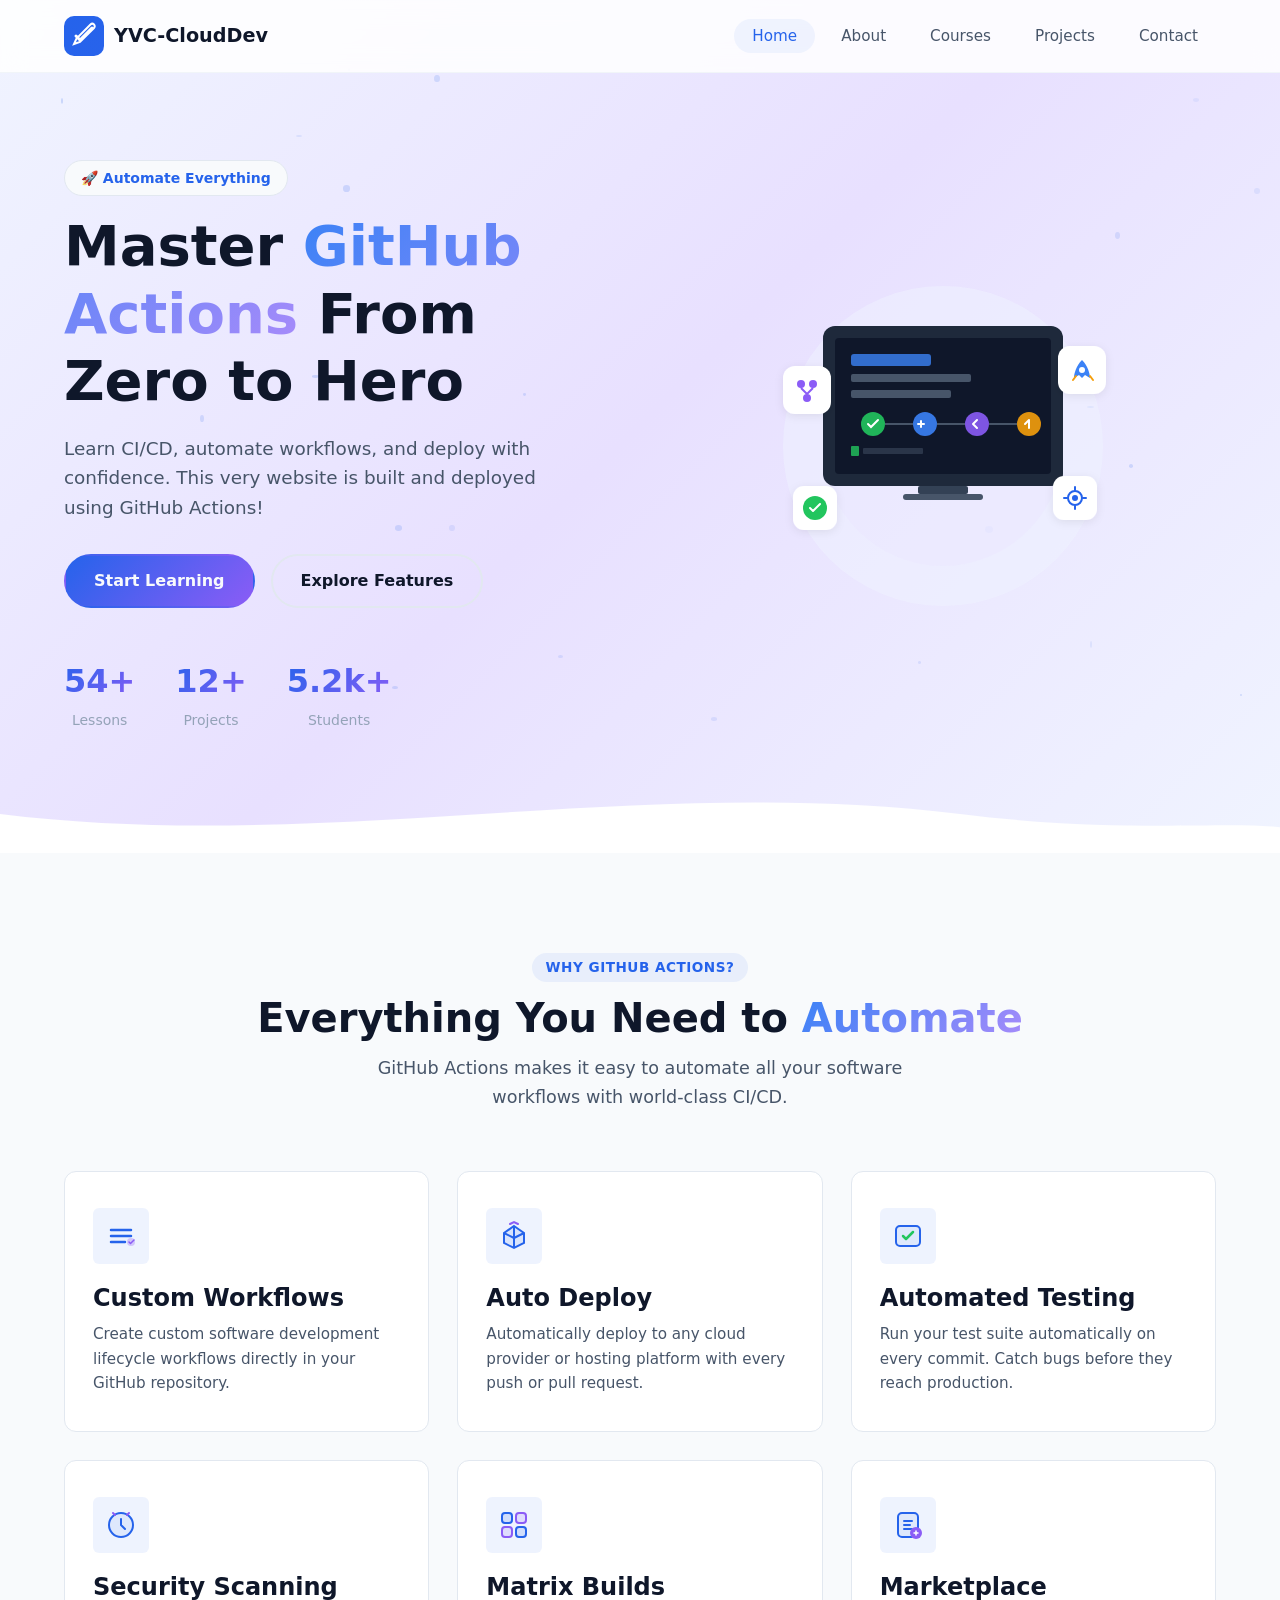
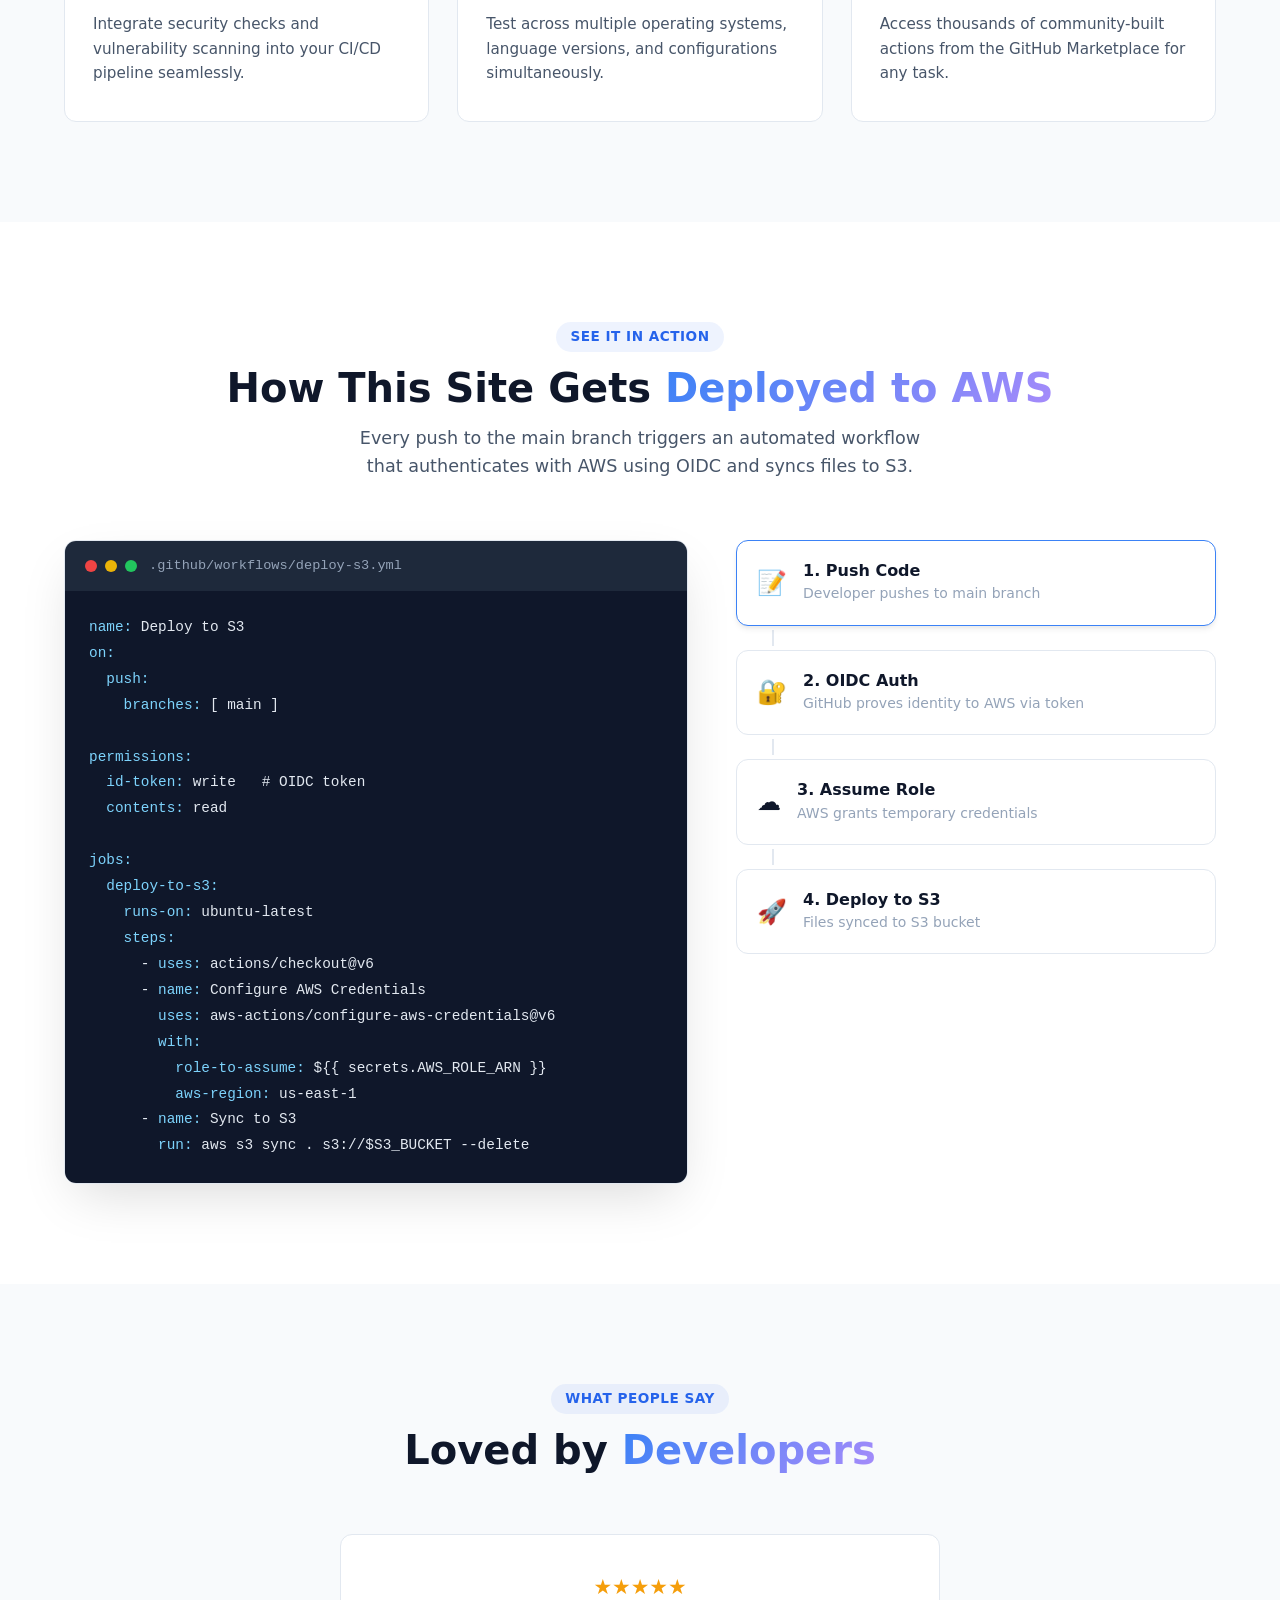
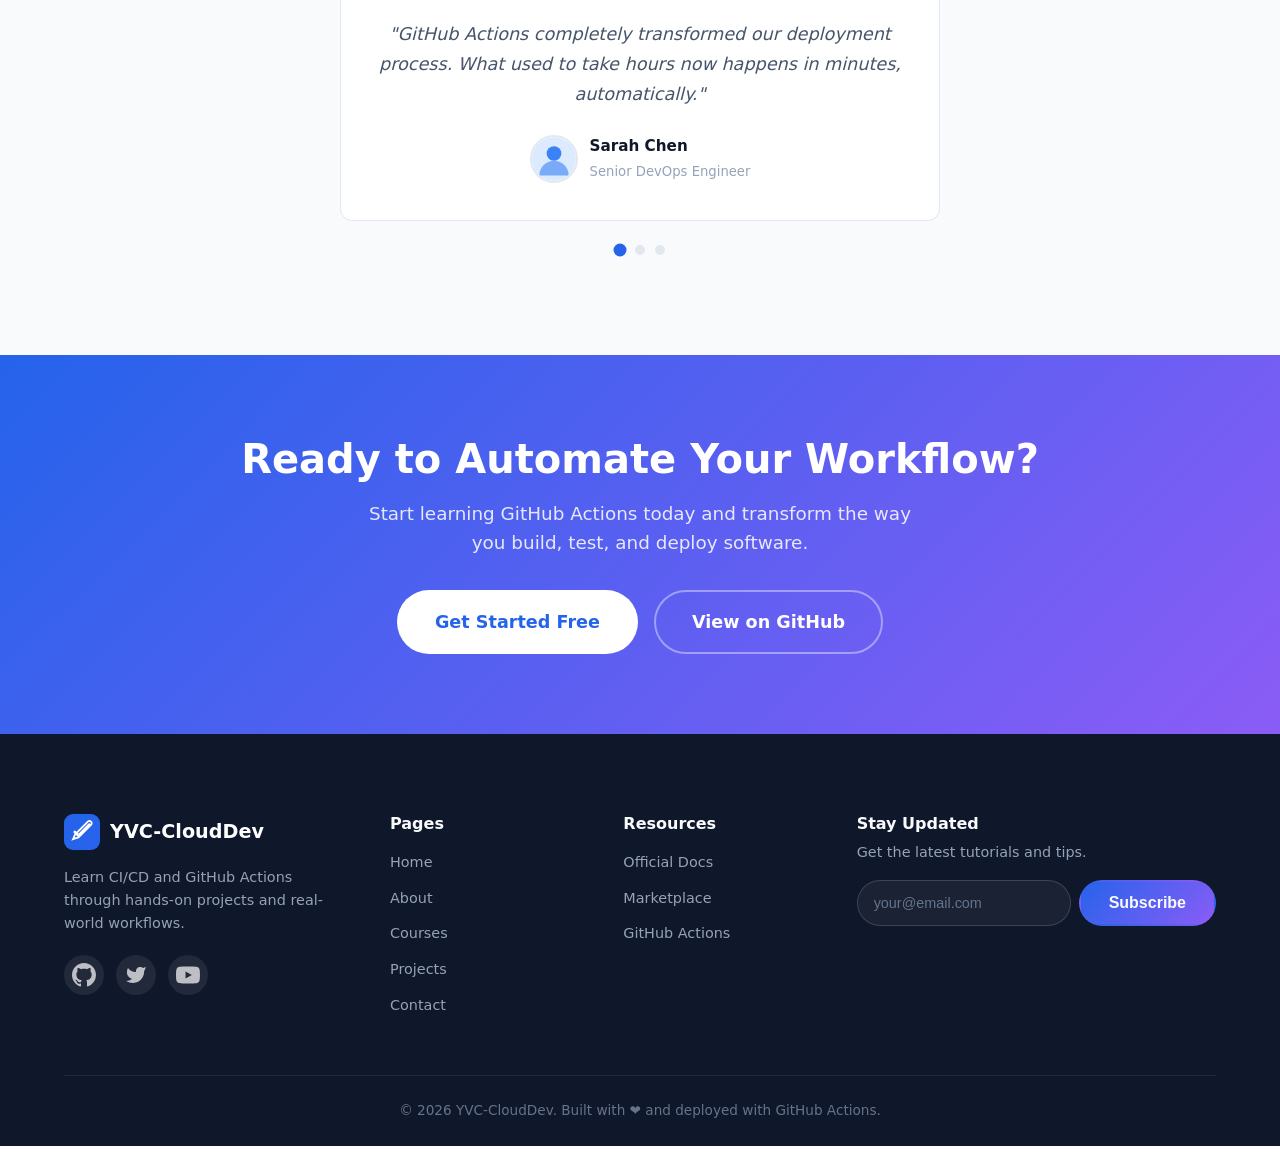
==== index.html @ 78b6faea "init" ====
<!DOCTYPE html>
<html lang="en">
<head>
    <meta charset="UTF-8">
    <meta name="viewport" content="width=device-width, initial-scale=1.0">
    <title>YVC-CloudDev Academy - Learn GitHub Actions</title>
    <link rel="stylesheet" href="css/style.css">
    <link rel="icon" href="images/favicon.svg" type="image/svg+xml">
</head>
<body>
    <!-- Navigation -->
    <nav class="navbar" id="navbar">
        <div class="container nav-container">
            <a href="index.html" class="logo">
                <img src="images/logo.svg" alt="YVC-CloudDev Logo" width="40" height="40">
                <span>YVC-CloudDev</span>
            </a>
            <button class="nav-toggle" id="navToggle" aria-label="Toggle navigation">
                <span></span>
                <span></span>
                <span></span>
            </button>
            <ul class="nav-links" id="navLinks">
                <li><a href="index.html" class="active">Home</a></li>
                <li><a href="about.html">About</a></li>
                <li><a href="courses.html">Courses</a></li>
                <li><a href="projects.html">Projects</a></li>
                <li><a href="contact.html">Contact</a></li>
            </ul>
        </div>
    </nav>

    <!-- Hero Section -->
    <header class="hero">
        <div class="hero-particles" id="particles"></div>
        <div class="container hero-content">
            <div class="hero-text">
                <span class="badge">🚀 Automate Everything</span>
                <h1>Master <span class="gradient-text">GitHub Actions</span> From Zero to Hero</h1>
                <p>Learn CI/CD, automate workflows, and deploy with confidence. This very website is built and deployed using GitHub Actions!</p>
                <div class="hero-buttons">
                    <a href="courses.html" class="btn btn-primary">Start Learning</a>
                    <a href="#features" class="btn btn-outline">Explore Features</a>
                </div>
                <div class="hero-stats">
                    <div class="stat">
                        <strong id="counterLessons">0</strong>
                        <span>Lessons</span>
                    </div>
                    <div class="stat">
                        <strong id="counterProjects">0</strong>
                        <span>Projects</span>
                    </div>
                    <div class="stat">
                        <strong id="counterStudents">0</strong>
                        <span>Students</span>
                    </div>
                </div>
            </div>
            <div class="hero-image">
                <img src="images/hero-illustration.svg" alt="GitHub Actions Workflow Illustration">
            </div>
        </div>
        <div class="hero-wave">
            <svg viewBox="0 0 1440 120" preserveAspectRatio="none">
                <path d="M0,60 C360,120 720,0 1080,60 C1260,90 1380,70 1440,80 L1440,120 L0,120 Z" fill="var(--bg-primary)"/>
            </svg>
        </div>
    </header>

    <!-- Features Section -->
    <section class="features" id="features">
        <div class="container">
            <div class="section-header">
                <span class="section-tag">Why GitHub Actions?</span>
                <h2>Everything You Need to <span class="gradient-text">Automate</span></h2>
                <p>GitHub Actions makes it easy to automate all your software workflows with world-class CI/CD.</p>
            </div>
            <div class="features-grid">
                <div class="feature-card" data-aos="fade-up">
                    <div class="feature-icon">
                        <img src="images/icon-workflow.svg" alt="Workflow Icon">
                    </div>
                    <h3>Custom Workflows</h3>
                    <p>Create custom software development lifecycle workflows directly in your GitHub repository.</p>
                </div>
                <div class="feature-card" data-aos="fade-up" data-delay="100">
                    <div class="feature-icon">
                        <img src="images/icon-deploy.svg" alt="Deploy Icon">
                    </div>
                    <h3>Auto Deploy</h3>
                    <p>Automatically deploy to any cloud provider or hosting platform with every push or pull request.</p>
                </div>
                <div class="feature-card" data-aos="fade-up" data-delay="200">
                    <div class="feature-icon">
                        <img src="images/icon-test.svg" alt="Test Icon">
                    </div>
                    <h3>Automated Testing</h3>
                    <p>Run your test suite automatically on every commit. Catch bugs before they reach production.</p>
                </div>
                <div class="feature-card" data-aos="fade-up" data-delay="300">
                    <div class="feature-icon">
                        <img src="images/icon-security.svg" alt="Security Icon">
                    </div>
                    <h3>Security Scanning</h3>
                    <p>Integrate security checks and vulnerability scanning into your CI/CD pipeline seamlessly.</p>
                </div>
                <div class="feature-card" data-aos="fade-up" data-delay="400">
                    <div class="feature-icon">
                        <img src="images/icon-matrix.svg" alt="Matrix Icon">
                    </div>
                    <h3>Matrix Builds</h3>
                    <p>Test across multiple operating systems, language versions, and configurations simultaneously.</p>
                </div>
                <div class="feature-card" data-aos="fade-up" data-delay="500">
                    <div class="feature-icon">
                        <img src="images/icon-marketplace.svg" alt="Marketplace Icon">
                    </div>
                    <h3>Marketplace</h3>
                    <p>Access thousands of community-built actions from the GitHub Marketplace for any task.</p>
                </div>
            </div>
        </div>
    </section>

    <!-- Workflow Preview Section -->
    <section class="workflow-section">
        <div class="container">
            <div class="section-header">
                <span class="section-tag">See It In Action</span>
                <h2>How This Site Gets <span class="gradient-text">Deployed to AWS</span></h2>
                <p>Every push to the main branch triggers an automated workflow that authenticates with AWS using OIDC and syncs files to S3.</p>
            </div>
            <div class="workflow-demo">
                <div class="code-window">
                    <div class="code-header">
                        <div class="code-dots">
                            <span class="dot red"></span>
                            <span class="dot yellow"></span>
                            <span class="dot green"></span>
                        </div>
                        <span class="code-title">.github/workflows/deploy-s3.yml</span>
                    </div>
                    <pre class="code-body"><code><span class="yaml-key">name:</span> Deploy to S3
<span class="yaml-key">on:</span>
  <span class="yaml-key">push:</span>
    <span class="yaml-key">branches:</span> [ main ]

<span class="yaml-key">permissions:</span>
  <span class="yaml-key">id-token:</span> write   <span class="yaml-comment"># OIDC token</span>
  <span class="yaml-key">contents:</span> read

<span class="yaml-key">jobs:</span>
  <span class="yaml-key">deploy-to-s3:</span>
    <span class="yaml-key">runs-on:</span> ubuntu-latest
    <span class="yaml-key">steps:</span>
      - <span class="yaml-key">uses:</span> actions/checkout@v6
      - <span class="yaml-key">name:</span> Configure AWS Credentials
        <span class="yaml-key">uses:</span> aws-actions/configure-aws-credentials@v6
        <span class="yaml-key">with:</span>
          <span class="yaml-key">role-to-assume:</span> ${{ secrets.AWS_ROLE_ARN }}
          <span class="yaml-key">aws-region:</span> us-east-1
      - <span class="yaml-key">name:</span> Sync to S3
        <span class="yaml-key">run:</span> aws s3 sync . s3://$S3_BUCKET --delete</code></pre>
                </div>
                <div class="workflow-steps">
                    <div class="workflow-step active">
                        <div class="step-icon">📝</div>
                        <div class="step-info">
                            <h4>1. Push Code</h4>
                            <p>Developer pushes to main branch</p>
                        </div>
                    </div>
                    <div class="workflow-connector"></div>
                    <div class="workflow-step">
                        <div class="step-icon">🔐</div>
                        <div class="step-info">
                            <h4>2. OIDC Auth</h4>
                            <p>GitHub proves identity to AWS via token</p>
                        </div>
                    </div>
                    <div class="workflow-connector"></div>
                    <div class="workflow-step">
                        <div class="step-icon">☁️</div>
                        <div class="step-info">
                            <h4>3. Assume Role</h4>
                            <p>AWS grants temporary credentials</p>
                        </div>
                    </div>
                    <div class="workflow-connector"></div>
                    <div class="workflow-step">
                        <div class="step-icon">🚀</div>
                        <div class="step-info">
                            <h4>4. Deploy to S3</h4>
                            <p>Files synced to S3 bucket</p>
                        </div>
                    </div>
                </div>
            </div>
        </div>
    </section>

    <!-- Testimonials -->
    <section class="testimonials">
        <div class="container">
            <div class="section-header">
                <span class="section-tag">What People Say</span>
                <h2>Loved by <span class="gradient-text">Developers</span></h2>
            </div>
            <div class="testimonial-slider" id="testimonialSlider">
                <div class="testimonial-card active">
                    <div class="testimonial-stars">★★★★★</div>
                    <p>"GitHub Actions completely transformed our deployment process. What used to take hours now happens in minutes, automatically."</p>
                    <div class="testimonial-author">
                        <img src="images/avatar-1.svg" alt="Sarah Chen" width="48" height="48">
                        <div>
                            <strong>Sarah Chen</strong>
                            <span>Senior DevOps Engineer</span>
                        </div>
                    </div>
                </div>
                <div class="testimonial-card">
                    <div class="testimonial-stars">★★★★★</div>
                    <p>"The best resource for learning CI/CD. The hands-on projects made everything click. I went from zero to deploying production apps."</p>
                    <div class="testimonial-author">
                        <img src="images/avatar-2.svg" alt="Marcus Rivera" width="48" height="48">
                        <div>
                            <strong>Marcus Rivera</strong>
                            <span>Full Stack Developer</span>
                        </div>
                    </div>
                </div>
                <div class="testimonial-card">
                    <div class="testimonial-stars">★★★★★</div>
                    <p>"I teach a DevOps bootcamp and this is my go-to demo project. Students love seeing the live deployment pipeline in action."</p>
                    <div class="testimonial-author">
                        <img src="images/avatar-3.svg" alt="Aisha Patel" width="48" height="48">
                        <div>
                            <strong>Aisha Patel</strong>
                            <span>DevOps Instructor</span>
                        </div>
                    </div>
                </div>
            </div>
            <div class="testimonial-dots" id="testimonialDots"></div>
        </div>
    </section>

    <!-- CTA Section -->
    <section class="cta">
        <div class="container">
            <div class="cta-content">
                <h2>Ready to Automate Your Workflow?</h2>
                <p>Start learning GitHub Actions today and transform the way you build, test, and deploy software.</p>
                <div class="cta-buttons">
                    <a href="courses.html" class="btn btn-primary btn-lg">Get Started Free</a>
                    <a href="https://github.com" class="btn btn-outline btn-lg" target="_blank" rel="noopener noreferrer">View on GitHub</a>
                </div>
            </div>
        </div>
    </section>

    <!-- Footer -->
    <footer class="footer">
        <div class="container">
            <div class="footer-grid">
                <div class="footer-brand">
                    <a href="index.html" class="logo">
                        <img src="images/logo.svg" alt="YVC-CloudDev" width="36" height="36">
                        <span>YVC-CloudDev</span>
                    </a>
                    <p>Learn CI/CD and GitHub Actions through hands-on projects and real-world workflows.</p>
                    <div class="social-links">
                        <a href="#" aria-label="GitHub"><img src="images/icon-github.svg" alt="GitHub" width="24" height="24"></a>
                        <a href="#" aria-label="Twitter"><img src="images/icon-twitter.svg" alt="Twitter" width="24" height="24"></a>
                        <a href="#" aria-label="YouTube"><img src="images/icon-youtube.svg" alt="YouTube" width="24" height="24"></a>
                    </div>
                </div>
                <div class="footer-links">
                    <h4>Pages</h4>
                    <ul>
                        <li><a href="index.html">Home</a></li>
                        <li><a href="about.html">About</a></li>
                        <li><a href="courses.html">Courses</a></li>
                        <li><a href="projects.html">Projects</a></li>
                        <li><a href="contact.html">Contact</a></li>
                    </ul>
                </div>
                <div class="footer-links">
                    <h4>Resources</h4>
                    <ul>
                        <li><a href="https://docs.github.com/en/actions" target="_blank" rel="noopener noreferrer">Official Docs</a></li>
                        <li><a href="https://github.com/marketplace?type=actions" target="_blank" rel="noopener noreferrer">Marketplace</a></li>
                        <li><a href="https://github.com/features/actions" target="_blank" rel="noopener noreferrer">GitHub Actions</a></li>
                    </ul>
                </div>
                <div class="footer-newsletter">
                    <h4>Stay Updated</h4>
                    <p>Get the latest tutorials and tips.</p>
                    <form class="newsletter-form" id="newsletterForm">
                        <input type="email" placeholder="your@email.com" required aria-label="Email address">
                        <button type="submit" class="btn btn-primary">Subscribe</button>
                    </form>
                </div>
            </div>
            <div class="footer-bottom">
                <p>&copy; 2026 YVC-CloudDev. Built with ❤️ and deployed with GitHub Actions.</p>
            </div>
        </div>
    </footer>

    <!-- Back to Top -->
    <button class="back-to-top" id="backToTop" aria-label="Back to top">↑</button>

    <script src="js/main.js"></script>
</body>
</html>
---- css/style.css ----
/* ===================================
   YVC-CloudDev - Main Stylesheet
   Modern, responsive, GitHub-themed
   =================================== */

/* ---------- CSS Variables ---------- */
:root {
    --primary: #2563eb;
    --primary-dark: #1d4ed8;
    --primary-light: #3b82f6;
    --accent: #8b5cf6;
    --accent-dark: #7c3aed;
    --gradient: linear-gradient(135deg, #2563eb, #8b5cf6);
    --gradient-text: linear-gradient(135deg, #3b82f6, #a78bfa);

    --bg-primary: #ffffff;
    --bg-secondary: #f8fafc;
    --bg-dark: #0f172a;
    --bg-card: #ffffff;

    --text-primary: #0f172a;
    --text-secondary: #475569;
    --text-muted: #94a3b8;
    --text-inverse: #f8fafc;

    --border: #e2e8f0;
    --border-light: #f1f5f9;

    --shadow-sm: 0 1px 2px rgba(0,0,0,0.05);
    --shadow-md: 0 4px 6px -1px rgba(0,0,0,0.07), 0 2px 4px -1px rgba(0,0,0,0.04);
    --shadow-lg: 0 10px 25px -3px rgba(0,0,0,0.08), 0 4px 6px -2px rgba(0,0,0,0.04);
    --shadow-xl: 0 20px 50px -12px rgba(0,0,0,0.15);

    --radius-sm: 6px;
    --radius-md: 12px;
    --radius-lg: 20px;
    --radius-full: 50px;

    --font-sans: 'Segoe UI', system-ui, -apple-system, sans-serif;
    --font-mono: 'Cascadia Code', 'Fira Code', 'Consolas', monospace;

    --transition: 0.3s cubic-bezier(0.4, 0, 0.2, 1);
    --max-width: 1200px;
}

/* ---------- Reset & Base ---------- */
*,
*::before,
*::after {
    margin: 0;
    padding: 0;
    box-sizing: border-box;
}

html {
    scroll-behavior: smooth;
    scroll-padding-top: 80px;
}

body {
    font-family: var(--font-sans);
    font-size: 16px;
    line-height: 1.6;
    color: var(--text-primary);
    background: var(--bg-primary);
    overflow-x: hidden;
}

img {
    max-width: 100%;
    height: auto;
    display: block;
}

a {
    color: var(--primary);
    text-decoration: none;
    transition: color var(--transition);
}

a:hover {
    color: var(--primary-dark);
}

ul {
    list-style: none;
}

.container {
    max-width: var(--max-width);
    margin: 0 auto;
    padding: 0 24px;
}

/* ---------- Typography ---------- */
h1, h2, h3, h4 {
    line-height: 1.2;
    font-weight: 700;
}

h1 { font-size: clamp(2.2rem, 5vw, 3.5rem); }
h2 { font-size: clamp(1.8rem, 4vw, 2.5rem); }
h3 { font-size: clamp(1.2rem, 2.5vw, 1.5rem); }

.gradient-text {
    background: var(--gradient-text);
    -webkit-background-clip: text;
    -webkit-text-fill-color: transparent;
    background-clip: text;
}

/* ---------- Buttons ---------- */
.btn {
    display: inline-flex;
    align-items: center;
    justify-content: center;
    gap: 8px;
    padding: 12px 28px;
    border: 2px solid transparent;
    border-radius: var(--radius-full);
    font-size: 1rem;
    font-weight: 600;
    cursor: pointer;
    transition: all var(--transition);
    text-decoration: none;
    white-space: nowrap;
}

.btn-primary {
    background: var(--gradient);
    color: var(--text-inverse);
    border-color: transparent;
}
.btn-primary:hover {
    transform: translateY(-2px);
    box-shadow: 0 8px 25px rgba(37, 99, 235, 0.35);
    color: var(--text-inverse);
}

.btn-outline {
    background: transparent;
    color: var(--text-primary);
    border-color: var(--border);
}
.btn-outline:hover {
    border-color: var(--primary);
    color: var(--primary);
    transform: translateY(-2px);
}

.btn-sm { padding: 8px 20px; font-size: 0.875rem; }
.btn-lg { padding: 16px 36px; font-size: 1.1rem; }
.btn-full { width: 100%; }

.badge {
    display: inline-block;
    padding: 6px 16px;
    background: var(--bg-secondary);
    border: 1px solid var(--border);
    border-radius: var(--radius-full);
    font-size: 0.875rem;
    font-weight: 600;
    color: var(--primary);
    margin-bottom: 16px;
}

/* ---------- Navigation ---------- */
.navbar {
    position: fixed;
    top: 0;
    left: 0;
    right: 0;
    z-index: 1000;
    background: rgba(255, 255, 255, 0.85);
    backdrop-filter: blur(12px);
    -webkit-backdrop-filter: blur(12px);
    border-bottom: 1px solid var(--border-light);
    transition: all var(--transition);
}

.navbar.scrolled {
    box-shadow: var(--shadow-md);
}

.nav-container {
    display: flex;
    align-items: center;
    justify-content: space-between;
    height: 72px;
}

.logo {
    display: flex;
    align-items: center;
    gap: 10px;
    font-weight: 700;
    font-size: 1.2rem;
    color: var(--text-primary);
}
.logo:hover { color: var(--text-primary); }
.logo img { flex-shrink: 0; }

.nav-links {
    display: flex;
    align-items: center;
    gap: 8px;
}

.nav-links a {
    padding: 8px 18px;
    border-radius: var(--radius-full);
    font-weight: 500;
    color: var(--text-secondary);
    transition: all var(--transition);
    font-size: 0.95rem;
}

.nav-links a:hover,
.nav-links a.active {
    color: var(--primary);
    background: rgba(37, 99, 235, 0.06);
}

.nav-toggle {
    display: none;
    flex-direction: column;
    gap: 5px;
    background: none;
    border: none;
    cursor: pointer;
    padding: 8px;
}

.nav-toggle span {
    display: block;
    width: 24px;
    height: 2px;
    background: var(--text-primary);
    border-radius: 2px;
    transition: all var(--transition);
}

/* ---------- Hero Section ---------- */
.hero {
    position: relative;
    padding: 160px 0 120px;
    background: linear-gradient(135deg, #f0f4ff 0%, #e8e0ff 50%, #f0f4ff 100%);
    overflow: hidden;
}

.hero-particles {
    position: absolute;
    top: 0;
    left: 0;
    width: 100%;
    height: 100%;
    pointer-events: none;
}

.hero-content {
    display: grid;
    grid-template-columns: 1fr 1fr;
    gap: 60px;
    align-items: center;
    position: relative;
    z-index: 1;
}

.hero-text h1 {
    margin-bottom: 20px;
}

.hero-text p {
    font-size: 1.15rem;
    color: var(--text-secondary);
    margin-bottom: 32px;
    max-width: 520px;
}

.hero-buttons {
    display: flex;
    gap: 16px;
    margin-bottom: 48px;
    flex-wrap: wrap;
}

.hero-stats {
    display: flex;
    gap: 40px;
}

.stat {
    text-align: center;
}

.stat strong {
    display: block;
    font-size: 2rem;
    background: var(--gradient);
    -webkit-background-clip: text;
    -webkit-text-fill-color: transparent;
    background-clip: text;
}

.stat span {
    font-size: 0.875rem;
    color: var(--text-muted);
    font-weight: 500;
}

.hero-image {
    display: flex;
    justify-content: center;
}

.hero-image img {
    max-width: 480px;
    width: 100%;
    animation: float 6s ease-in-out infinite;
}

@keyframes float {
    0%, 100% { transform: translateY(0); }
    50% { transform: translateY(-20px); }
}

.hero-wave {
    position: absolute;
    bottom: -1px;
    left: 0;
    right: 0;
    line-height: 0;
}

.hero-wave svg {
    width: 100%;
    height: 80px;
}

/* ---------- Sections ---------- */
section {
    padding: 100px 0;
}

.section-header {
    text-align: center;
    margin-bottom: 60px;
}

.section-header p {
    color: var(--text-secondary);
    max-width: 600px;
    margin: 12px auto 0;
    font-size: 1.1rem;
}

.section-tag {
    display: inline-block;
    padding: 4px 14px;
    background: rgba(37, 99, 235, 0.08);
    color: var(--primary);
    border-radius: var(--radius-full);
    font-size: 0.85rem;
    font-weight: 600;
    text-transform: uppercase;
    letter-spacing: 0.5px;
    margin-bottom: 12px;
}

/* ---------- Features Grid ---------- */
.features {
    background: var(--bg-secondary);
}

.features-grid {
    display: grid;
    grid-template-columns: repeat(3, 1fr);
    gap: 28px;
}

.feature-card {
    background: var(--bg-card);
    border: 1px solid var(--border);
    border-radius: var(--radius-md);
    padding: 36px 28px;
    transition: all var(--transition);
}

.feature-card:hover {
    transform: translateY(-6px);
    box-shadow: var(--shadow-lg);
    border-color: var(--primary-light);
}

.feature-icon {
    width: 56px;
    height: 56px;
    border-radius: var(--radius-sm);
    background: rgba(37, 99, 235, 0.08);
    display: flex;
    align-items: center;
    justify-content: center;
    margin-bottom: 20px;
}

.feature-icon img {
    width: 32px;
    height: 32px;
}

.feature-card h3 {
    margin-bottom: 10px;
}

.feature-card p {
    color: var(--text-secondary);
    font-size: 0.95rem;
}

/* ---------- Workflow Section ---------- */
.workflow-section {
    background: var(--bg-primary);
}

.workflow-demo {
    display: grid;
    grid-template-columns: 1.3fr 1fr;
    gap: 48px;
    align-items: start;
}

/* Code Window */
.code-window {
    border-radius: var(--radius-md);
    overflow: hidden;
    box-shadow: var(--shadow-xl);
    border: 1px solid var(--border);
}

.code-header {
    display: flex;
    align-items: center;
    gap: 12px;
    padding: 14px 20px;
    background: #1e293b;
}

.code-dots {
    display: flex;
    gap: 8px;
}

.dot {
    width: 12px;
    height: 12px;
    border-radius: 50%;
}
.dot.red { background: #ef4444; }
.dot.yellow { background: #eab308; }
.dot.green { background: #22c55e; }

.code-title {
    color: #94a3b8;
    font-size: 0.85rem;
    font-family: var(--font-mono);
}

.code-body {
    background: #0f172a;
    padding: 24px;
    overflow-x: auto;
    margin: 0;
}

.code-body code {
    font-family: var(--font-mono);
    font-size: 0.9rem;
    line-height: 1.8;
    color: #e2e8f0;
}

.yaml-key {
    color: #7dd3fc;
}

/* Workflow Steps */
.workflow-steps {
    display: flex;
    flex-direction: column;
    gap: 4px;
}

.workflow-step {
    display: flex;
    align-items: center;
    gap: 16px;
    padding: 20px;
    border-radius: var(--radius-md);
    border: 1px solid var(--border);
    background: var(--bg-card);
    transition: all var(--transition);
}

.workflow-step:hover,
.workflow-step.active {
    border-color: var(--primary-light);
    box-shadow: var(--shadow-md);
}

.step-icon {
    font-size: 1.5rem;
    flex-shrink: 0;
}

.step-info h4 {
    font-size: 1rem;
    margin-bottom: 2px;
}

.step-info p {
    color: var(--text-muted);
    font-size: 0.875rem;
}

.workflow-connector {
    width: 2px;
    height: 16px;
    background: var(--border);
    margin-left: 36px;
}

/* ---------- Testimonials ---------- */
.testimonials {
    background: var(--bg-secondary);
}

.testimonial-slider {
    max-width: 600px;
    margin: 0 auto;
    position: relative;
    min-height: 280px;
}

.testimonial-card {
    background: var(--bg-card);
    border: 1px solid var(--border);
    border-radius: var(--radius-md);
    padding: 36px;
    text-align: center;
    display: none;
    animation: fadeIn 0.5s ease;
}

.testimonial-card.active {
    display: block;
}

@keyframes fadeIn {
    from { opacity: 0; transform: translateY(10px); }
    to { opacity: 1; transform: translateY(0); }
}

.testimonial-stars {
    color: #f59e0b;
    font-size: 1.3rem;
    margin-bottom: 16px;
}

.testimonial-card > p {
    font-size: 1.1rem;
    color: var(--text-secondary);
    font-style: italic;
    margin-bottom: 24px;
    line-height: 1.7;
}

.testimonial-author {
    display: flex;
    align-items: center;
    justify-content: center;
    gap: 12px;
}

.testimonial-author img {
    border-radius: 50%;
    border: 2px solid var(--border);
}

.testimonial-author div {
    text-align: left;
}

.testimonial-author strong {
    display: block;
    font-size: 0.95rem;
}

.testimonial-author span {
    font-size: 0.825rem;
    color: var(--text-muted);
}

.testimonial-dots {
    display: flex;
    justify-content: center;
    gap: 10px;
    margin-top: 24px;
}

.testimonial-dots .dot-btn {
    width: 10px;
    height: 10px;
    border-radius: 50%;
    background: var(--border);
    border: none;
    cursor: pointer;
    transition: all var(--transition);
}

.testimonial-dots .dot-btn.active {
    background: var(--primary);
    transform: scale(1.3);
}

/* ---------- CTA Section ---------- */
.cta {
    background: var(--gradient);
    padding: 80px 0;
}

.cta-content {
    text-align: center;
    color: white;
}

.cta-content h2 {
    color: white;
    margin-bottom: 16px;
}

.cta-content p {
    color: rgba(255, 255, 255, 0.85);
    font-size: 1.15rem;
    margin-bottom: 32px;
    max-width: 560px;
    margin-left: auto;
    margin-right: auto;
}

.cta-buttons {
    display: flex;
    gap: 16px;
    justify-content: center;
    flex-wrap: wrap;
}

.cta .btn-primary {
    background: white;
    color: var(--primary);
}
.cta .btn-primary:hover {
    box-shadow: 0 8px 25px rgba(0,0,0,0.2);
}

.cta .btn-outline {
    border-color: rgba(255,255,255,0.4);
    color: white;
}
.cta .btn-outline:hover {
    border-color: white;
    color: white;
    background: rgba(255,255,255,0.1);
}

/* ---------- Page Header ---------- */
.page-header {
    padding: 140px 0 80px;
    background: linear-gradient(135deg, #f0f4ff, #e8e0ff);
    text-align: center;
}

.page-header h1 {
    margin-bottom: 12px;
}

.page-header p {
    color: var(--text-secondary);
    font-size: 1.15rem;
    max-width: 600px;
    margin: 0 auto;
}

/* ---------- About Page ---------- */
.about-grid {
    display: grid;
    grid-template-columns: 1fr 1fr;
    gap: 60px;
    align-items: center;
}

.about-image img {
    border-radius: var(--radius-lg);
    box-shadow: var(--shadow-lg);
}

.about-text h2 {
    margin-bottom: 16px;
}

.about-text p {
    color: var(--text-secondary);
    margin-bottom: 16px;
}

.about-highlights {
    display: grid;
    grid-template-columns: 1fr 1fr 1fr;
    gap: 16px;
    margin-top: 24px;
}

.highlight {
    padding: 16px;
    background: var(--bg-secondary);
    border-radius: var(--radius-sm);
    text-align: center;
}

.highlight strong {
    display: block;
    font-size: 0.95rem;
    margin-bottom: 4px;
}

.highlight p {
    font-size: 0.8rem;
    color: var(--text-muted);
    margin: 0;
}

/* ---------- Timeline ---------- */
.timeline-section {
    background: var(--bg-secondary);
}

.timeline {
    position: relative;
    max-width: 700px;
    margin: 0 auto;
    padding-left: 40px;
}

.timeline::before {
    content: '';
    position: absolute;
    left: 15px;
    top: 0;
    bottom: 0;
    width: 2px;
    background: var(--border);
}

.timeline-item {
    position: relative;
    margin-bottom: 40px;
}

.timeline-marker {
    position: absolute;
    left: -33px;
    top: 4px;
    width: 16px;
    height: 16px;
    border-radius: 50%;
    background: var(--gradient);
    border: 3px solid var(--bg-secondary);
}

.timeline-content {
    background: var(--bg-card);
    border: 1px solid var(--border);
    border-radius: var(--radius-md);
    padding: 24px;
}

.timeline-date {
    display: inline-block;
    padding: 2px 12px;
    background: rgba(37, 99, 235, 0.08);
    color: var(--primary);
    border-radius: var(--radius-full);
    font-size: 0.85rem;
    font-weight: 600;
    margin-bottom: 8px;
}

.timeline-content h3 {
    margin-bottom: 6px;
}

.timeline-content p {
    color: var(--text-secondary);
    font-size: 0.95rem;
}

/* ---------- Team ---------- */
.team-grid {
    display: grid;
    grid-template-columns: repeat(3, 1fr);
    gap: 32px;
}

.team-card {
    text-align: center;
    background: var(--bg-card);
    border: 1px solid var(--border);
    border-radius: var(--radius-md);
    padding: 40px 28px;
    transition: all var(--transition);
}

.team-card:hover {
    transform: translateY(-6px);
    box-shadow: var(--shadow-lg);
}

.team-avatar {
    width: 100px;
    height: 100px;
    border-radius: 50%;
    overflow: hidden;
    margin: 0 auto 20px;
    border: 3px solid var(--border);
}

.team-avatar img {
    width: 100%;
    height: 100%;
    object-fit: cover;
}

.team-role {
    display: inline-block;
    padding: 2px 12px;
    background: rgba(139, 92, 246, 0.08);
    color: var(--accent);
    border-radius: var(--radius-full);
    font-size: 0.8rem;
    font-weight: 600;
    margin-bottom: 12px;
}

.team-card p {
    color: var(--text-secondary);
    font-size: 0.9rem;
}

/* ---------- Values ---------- */
.values-section {
    background: var(--bg-secondary);
}

.values-grid {
    display: grid;
    grid-template-columns: repeat(2, 1fr);
    gap: 28px;
}

.value-card {
    background: var(--bg-card);
    border: 1px solid var(--border);
    border-radius: var(--radius-md);
    padding: 36px;
    transition: all var(--transition);
}

.value-card:hover {
    border-color: var(--primary-light);
    box-shadow: var(--shadow-md);
}

.value-number {
    font-size: 2.5rem;
    font-weight: 800;
    background: var(--gradient-text);
    -webkit-background-clip: text;
    -webkit-text-fill-color: transparent;
    background-clip: text;
    margin-bottom: 12px;
}

.value-card h3 {
    margin-bottom: 8px;
}

.value-card p {
    color: var(--text-secondary);
    font-size: 0.95rem;
}

/* ---------- Courses Page ---------- */
.courses-section {
    padding-top: 60px;
}

.course-filters {
    display: flex;
    gap: 12px;
    justify-content: center;
    margin-bottom: 40px;
    flex-wrap: wrap;
}

.filter-btn {
    padding: 8px 24px;
    border: 1px solid var(--border);
    border-radius: var(--radius-full);
    background: var(--bg-card);
    font-weight: 500;
    cursor: pointer;
    transition: all var(--transition);
    font-size: 0.95rem;
    color: var(--text-secondary);
}

.filter-btn:hover,
.filter-btn.active {
    background: var(--primary);
    color: white;
    border-color: var(--primary);
}

.courses-grid {
    display: grid;
    grid-template-columns: repeat(2, 1fr);
    gap: 32px;
}

.course-card {
    background: var(--bg-card);
    border: 1px solid var(--border);
    border-radius: var(--radius-md);
    overflow: hidden;
    transition: all var(--transition);
}

.course-card:hover {
    transform: translateY(-4px);
    box-shadow: var(--shadow-lg);
}

.course-card.hidden {
    display: none;
}

.course-image {
    position: relative;
    height: 200px;
    background: linear-gradient(135deg, #f0f4ff, #e8e0ff);
    display: flex;
    align-items: center;
    justify-content: center;
    overflow: hidden;
}

.course-image img {
    max-height: 160px;
    object-fit: contain;
}

.course-level {
    position: absolute;
    top: 12px;
    right: 12px;
    padding: 4px 14px;
    border-radius: var(--radius-full);
    font-size: 0.75rem;
    font-weight: 600;
    text-transform: uppercase;
}

.course-level.beginner { background: #dcfce7; color: #166534; }
.course-level.intermediate { background: #fef3c7; color: #92400e; }
.course-level.advanced { background: #fce7f3; color: #9d174d; }

.course-body {
    padding: 24px;
}

.course-meta {
    display: flex;
    gap: 16px;
    margin-bottom: 12px;
    font-size: 0.85rem;
    color: var(--text-muted);
}

.course-body h3 {
    margin-bottom: 10px;
}

.course-body p {
    color: var(--text-secondary);
    font-size: 0.9rem;
    margin-bottom: 16px;
}

.course-tags {
    display: flex;
    gap: 8px;
    flex-wrap: wrap;
    margin-bottom: 20px;
}

.tag {
    padding: 3px 12px;
    background: var(--bg-secondary);
    border-radius: var(--radius-full);
    font-size: 0.75rem;
    font-weight: 500;
    color: var(--text-secondary);
}

.course-footer {
    display: flex;
    align-items: center;
    justify-content: space-between;
    padding-top: 16px;
    border-top: 1px solid var(--border-light);
}

.course-rating {
    color: #f59e0b;
    font-size: 0.9rem;
}

.course-rating span {
    color: var(--text-secondary);
    margin-left: 4px;
}

/* ---------- Learning Path ---------- */
.learning-path {
    background: var(--bg-secondary);
}

.path-steps {
    display: flex;
    align-items: center;
    justify-content: center;
    gap: 0;
    flex-wrap: wrap;
}

.path-step {
    text-align: center;
    padding: 28px 24px;
    max-width: 200px;
}

.path-number {
    width: 48px;
    height: 48px;
    border-radius: 50%;
    background: var(--gradient);
    color: white;
    font-weight: 700;
    font-size: 1.2rem;
    display: flex;
    align-items: center;
    justify-content: center;
    margin: 0 auto 12px;
}

.path-step h3 {
    margin-bottom: 6px;
    font-size: 1.05rem;
}

.path-step p {
    font-size: 0.85rem;
    color: var(--text-muted);
}

.path-connector {
    width: 60px;
    height: 2px;
    background: var(--border);
}

/* ---------- Projects Page ---------- */
.projects-section {
    padding-top: 60px;
}

.projects-grid {
    display: grid;
    grid-template-columns: repeat(3, 1fr);
    gap: 28px;
}

.project-card {
    background: var(--bg-card);
    border: 1px solid var(--border);
    border-radius: var(--radius-md);
    overflow: hidden;
    transition: all var(--transition);
}

.project-card:hover {
    transform: translateY(-6px);
    box-shadow: var(--shadow-lg);
}

.project-image {
    position: relative;
    height: 200px;
    background: linear-gradient(135deg, #f0f4ff, #e8e0ff);
    display: flex;
    align-items: center;
    justify-content: center;
    overflow: hidden;
}

.project-image img {
    max-height: 140px;
    transition: transform var(--transition);
}

.project-card:hover .project-image img {
    transform: scale(1.05);
}

.project-overlay {
    position: absolute;
    inset: 0;
    background: rgba(15, 23, 42, 0.6);
    display: flex;
    align-items: center;
    justify-content: center;
    opacity: 0;
    transition: opacity var(--transition);
}

.project-card:hover .project-overlay {
    opacity: 1;
}

.project-body {
    padding: 24px;
}

.project-category {
    font-size: 0.75rem;
    font-weight: 600;
    text-transform: uppercase;
    color: var(--primary);
    margin-bottom: 8px;
}

.project-body h3 {
    margin-bottom: 8px;
}

.project-body p {
    color: var(--text-secondary);
    font-size: 0.9rem;
    margin-bottom: 16px;
}

.project-tech {
    display: flex;
    gap: 8px;
    flex-wrap: wrap;
    margin-bottom: 16px;
}

.project-tech span {
    padding: 3px 12px;
    background: var(--bg-secondary);
    border-radius: var(--radius-full);
    font-size: 0.75rem;
    font-weight: 500;
    color: var(--text-secondary);
}

.project-actions {
    display: flex;
    align-items: center;
    justify-content: space-between;
    padding-top: 16px;
    border-top: 1px solid var(--border-light);
}

.difficulty {
    padding: 3px 14px;
    border-radius: var(--radius-full);
    font-size: 0.75rem;
    font-weight: 600;
}
.difficulty.easy { background: #dcfce7; color: #166534; }
.difficulty.medium { background: #fef3c7; color: #92400e; }
.difficulty.hard { background: #fce7f3; color: #9d174d; }

.project-link {
    display: flex;
    align-items: center;
    gap: 6px;
    font-size: 0.85rem;
    font-weight: 500;
    color: var(--text-secondary);
}
.project-link:hover {
    color: var(--primary);
}

/* ---------- Contribute Section ---------- */
.contribute-section {
    background: var(--bg-secondary);
}

.contribute-card {
    display: grid;
    grid-template-columns: 1.4fr 1fr;
    gap: 48px;
    align-items: center;
    background: var(--bg-card);
    border: 1px solid var(--border);
    border-radius: var(--radius-lg);
    padding: 48px;
}

.contribute-text h2 {
    margin-bottom: 12px;
}

.contribute-text p {
    color: var(--text-secondary);
    margin-bottom: 24px;
}

.contribute-image img {
    max-width: 300px;
    margin: 0 auto;
}

/* ---------- Contact Page ---------- */
.contact-section {
    padding-top: 60px;
}

.contact-grid {
    display: grid;
    grid-template-columns: 1.2fr 1fr;
    gap: 60px;
}

.contact-form-wrapper h2 {
    margin-bottom: 28px;
}

.contact-form {
    display: flex;
    flex-direction: column;
    gap: 20px;
}

.form-row {
    display: grid;
    grid-template-columns: 1fr 1fr;
    gap: 20px;
}

.form-group {
    display: flex;
    flex-direction: column;
    gap: 6px;
}

.form-group label {
    font-weight: 600;
    font-size: 0.9rem;
    color: var(--text-primary);
}

.form-group input,
.form-group select,
.form-group textarea {
    padding: 12px 16px;
    border: 1px solid var(--border);
    border-radius: var(--radius-sm);
    font-size: 1rem;
    font-family: var(--font-sans);
    transition: all var(--transition);
    background: var(--bg-card);
    color: var(--text-primary);
}

.form-group input:focus,
.form-group select:focus,
.form-group textarea:focus {
    outline: none;
    border-color: var(--primary);
    box-shadow: 0 0 0 3px rgba(37, 99, 235, 0.1);
}

.form-group textarea {
    resize: vertical;
    min-height: 120px;
}

.form-success {
    text-align: center;
    padding: 48px;
    background: var(--bg-secondary);
    border-radius: var(--radius-md);
}

.success-icon {
    font-size: 3rem;
    margin-bottom: 16px;
}

.form-success h3 {
    margin-bottom: 8px;
}

.form-success p {
    color: var(--text-secondary);
}

/* Contact Info Cards */
.contact-info {
    display: flex;
    flex-direction: column;
    gap: 20px;
}

.contact-info-card {
    background: var(--bg-card);
    border: 1px solid var(--border);
    border-radius: var(--radius-md);
    padding: 24px;
    transition: all var(--transition);
}

.contact-info-card:hover {
    border-color: var(--primary-light);
    box-shadow: var(--shadow-md);
}

.info-icon {
    font-size: 1.5rem;
    margin-bottom: 8px;
}

.contact-info-card h3 {
    font-size: 1rem;
    margin-bottom: 4px;
}

.contact-info-card p {
    color: var(--primary);
    font-weight: 500;
    font-size: 0.95rem;
}

.contact-info-card span {
    font-size: 0.825rem;
    color: var(--text-muted);
}

/* FAQ */
.faq-section {
    margin-top: 16px;
}

.faq-section h3 {
    margin-bottom: 16px;
    font-size: 1.1rem;
}

.faq-list {
    display: flex;
    flex-direction: column;
    gap: 8px;
}

.faq-item {
    border: 1px solid var(--border);
    border-radius: var(--radius-sm);
    overflow: hidden;
}

.faq-item summary {
    padding: 16px;
    cursor: pointer;
    font-weight: 600;
    font-size: 0.95rem;
    transition: background var(--transition);
}

.faq-item summary:hover {
    background: var(--bg-secondary);
}

.faq-item p {
    padding: 0 16px 16px;
    color: var(--text-secondary);
    font-size: 0.9rem;
}

/* ---------- Location Section ---------- */
.location-section {
    background: var(--bg-secondary);
}

.location-card {
    display: grid;
    grid-template-columns: 1fr 1fr;
    gap: 48px;
    align-items: center;
}

.location-text h2 {
    margin-bottom: 16px;
}

.location-text p {
    color: var(--text-secondary);
    margin-bottom: 28px;
}

.location-stats {
    display: flex;
    gap: 36px;
}

.loc-stat {
    text-align: center;
}

.loc-stat strong {
    display: block;
    font-size: 1.8rem;
    background: var(--gradient);
    -webkit-background-clip: text;
    -webkit-text-fill-color: transparent;
    background-clip: text;
}

.loc-stat span {
    font-size: 0.85rem;
    color: var(--text-muted);
}

.location-image img {
    border-radius: var(--radius-md);
}

/* ---------- Footer ---------- */
.footer {
    background: var(--bg-dark);
    color: var(--text-inverse);
    padding: 80px 0 0;
}

.footer-grid {
    display: grid;
    grid-template-columns: 1.5fr 1fr 1fr 1.5fr;
    gap: 48px;
    padding-bottom: 48px;
}

.footer-brand .logo {
    color: white;
    margin-bottom: 16px;
}

.footer-brand p {
    color: #94a3b8;
    font-size: 0.9rem;
    margin-bottom: 20px;
}

.social-links {
    display: flex;
    gap: 12px;
}

.social-links a {
    display: flex;
    align-items: center;
    justify-content: center;
    width: 40px;
    height: 40px;
    border-radius: 50%;
    background: rgba(255, 255, 255, 0.08);
    transition: all var(--transition);
}

.social-links a:hover {
    background: rgba(255, 255, 255, 0.15);
    transform: translateY(-2px);
}

.social-links img {
    filter: brightness(0) invert(1);
    opacity: 0.7;
}

.footer-links h4 {
    margin-bottom: 16px;
    font-size: 1rem;
}

.footer-links li {
    margin-bottom: 10px;
}

.footer-links a {
    color: #94a3b8;
    font-size: 0.9rem;
    transition: color var(--transition);
}

.footer-links a:hover {
    color: white;
}

.footer-newsletter h4 {
    margin-bottom: 8px;
}

.footer-newsletter p {
    color: #94a3b8;
    font-size: 0.9rem;
    margin-bottom: 16px;
}

.newsletter-form {
    display: flex;
    gap: 8px;
}

.newsletter-form input {
    flex: 1;
    padding: 10px 16px;
    border: 1px solid rgba(255, 255, 255, 0.15);
    border-radius: var(--radius-full);
    background: rgba(255, 255, 255, 0.05);
    color: white;
    font-size: 0.9rem;
}

.newsletter-form input::placeholder {
    color: #64748b;
}

.newsletter-form input:focus {
    outline: none;
    border-color: var(--primary);
}

.footer-bottom {
    border-top: 1px solid rgba(255, 255, 255, 0.08);
    padding: 24px 0;
    text-align: center;
}

.footer-bottom p {
    color: #64748b;
    font-size: 0.85rem;
}

/* ---------- Back to Top ---------- */
.back-to-top {
    position: fixed;
    bottom: 32px;
    right: 32px;
    width: 48px;
    height: 48px;
    border-radius: 50%;
    background: var(--gradient);
    color: white;
    border: none;
    font-size: 1.3rem;
    cursor: pointer;
    opacity: 0;
    visibility: hidden;
    transform: translateY(20px);
    transition: all var(--transition);
    z-index: 999;
    box-shadow: var(--shadow-lg);
}

.back-to-top.visible {
    opacity: 1;
    visibility: visible;
    transform: translateY(0);
}

.back-to-top:hover {
    transform: translateY(-3px);
    box-shadow: var(--shadow-xl);
}

/* ---------- Animations ---------- */
.fade-in {
    opacity: 0;
    transform: translateY(30px);
    transition: opacity 0.6s ease, transform 0.6s ease;
}

.fade-in.visible {
    opacity: 1;
    transform: translateY(0);
}

/* ---------- Responsive ---------- */
@media (max-width: 1024px) {
    .hero-content {
        grid-template-columns: 1fr;
        text-align: center;
    }
    .hero-text p { margin: 0 auto 32px; }
    .hero-buttons { justify-content: center; }
    .hero-stats { justify-content: center; }
    .hero-image { order: -1; }
    .hero-image img { max-width: 350px; }

    .features-grid { grid-template-columns: repeat(2, 1fr); }
    .workflow-demo { grid-template-columns: 1fr; }
    .about-grid { grid-template-columns: 1fr; }
    .about-image { display: flex; justify-content: center; }
    .about-image img { max-width: 400px; }
    .team-grid { grid-template-columns: repeat(2, 1fr); }
    .projects-grid { grid-template-columns: repeat(2, 1fr); }
    .footer-grid { grid-template-columns: repeat(2, 1fr); }
    .location-card { grid-template-columns: 1fr; }
    .contact-grid { grid-template-columns: 1fr; }
    .contribute-card { grid-template-columns: 1fr; }
    .contribute-image { text-align: center; }
}

@media (max-width: 768px) {
    .nav-toggle {
        display: flex;
    }

    .nav-links {
        position: fixed;
        top: 72px;
        left: 0;
        right: 0;
        background: var(--bg-primary);
        flex-direction: column;
        padding: 20px;
        border-bottom: 1px solid var(--border);
        transform: translateY(-120%);
        transition: transform var(--transition);
        gap: 4px;
    }

    .nav-links.open {
        transform: translateY(0);
    }

    .nav-links a {
        width: 100%;
        text-align: center;
        padding: 12px;
    }

    .features-grid { grid-template-columns: 1fr; }
    .courses-grid { grid-template-columns: 1fr; }
    .projects-grid { grid-template-columns: 1fr; }
    .team-grid { grid-template-columns: 1fr; }
    .values-grid { grid-template-columns: 1fr; }
    .footer-grid { grid-template-columns: 1fr; }
    .form-row { grid-template-columns: 1fr; }
    .about-highlights { grid-template-columns: 1fr; }

    .path-steps { flex-direction: column; }
    .path-connector {
        width: 2px;
        height: 30px;
    }

    .hero { padding: 130px 0 100px; }
    .hero-stats { gap: 24px; }
    .stat strong { font-size: 1.6rem; }

    .newsletter-form { flex-direction: column; }
    .location-stats { flex-direction: column; gap: 16px; }
}

@media (max-width: 480px) {
    .container { padding: 0 16px; }
    section { padding: 70px 0; }
    .hero { padding: 120px 0 80px; }
    .page-header { padding: 120px 0 60px; }
}
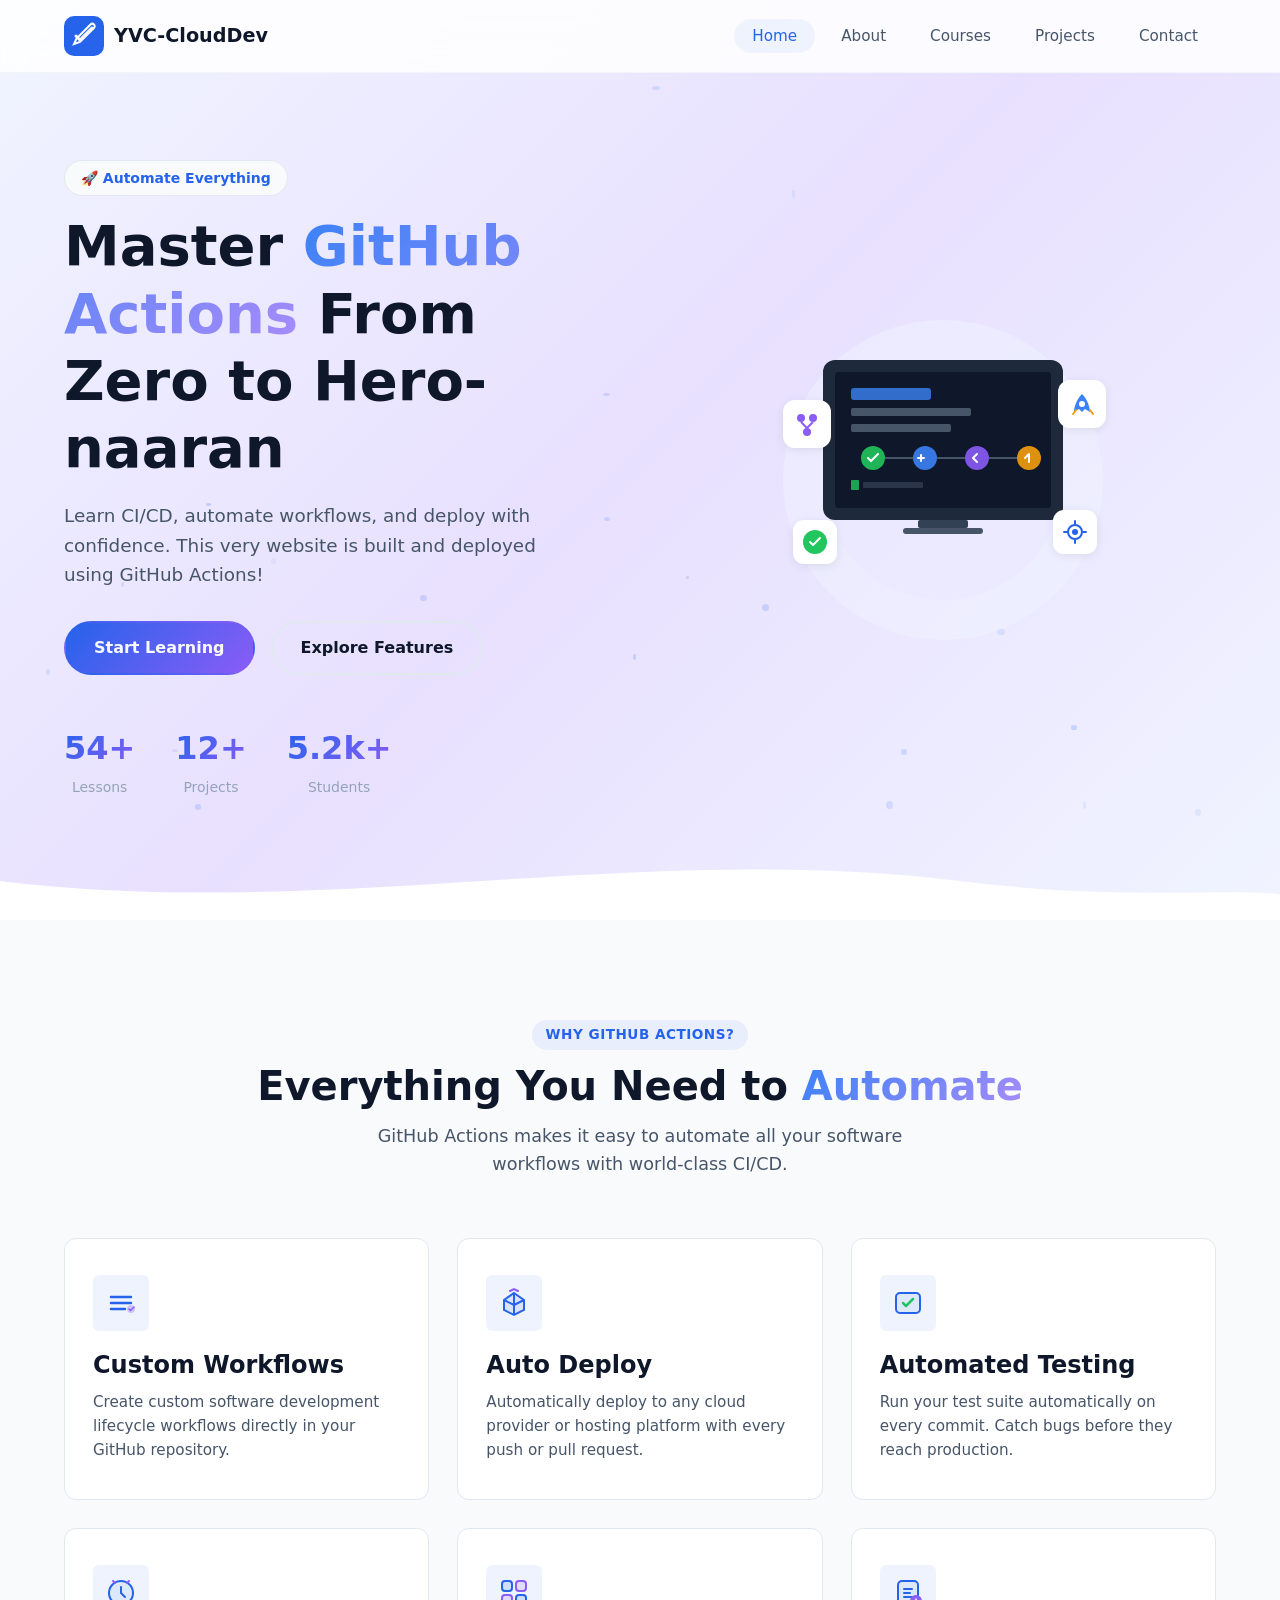
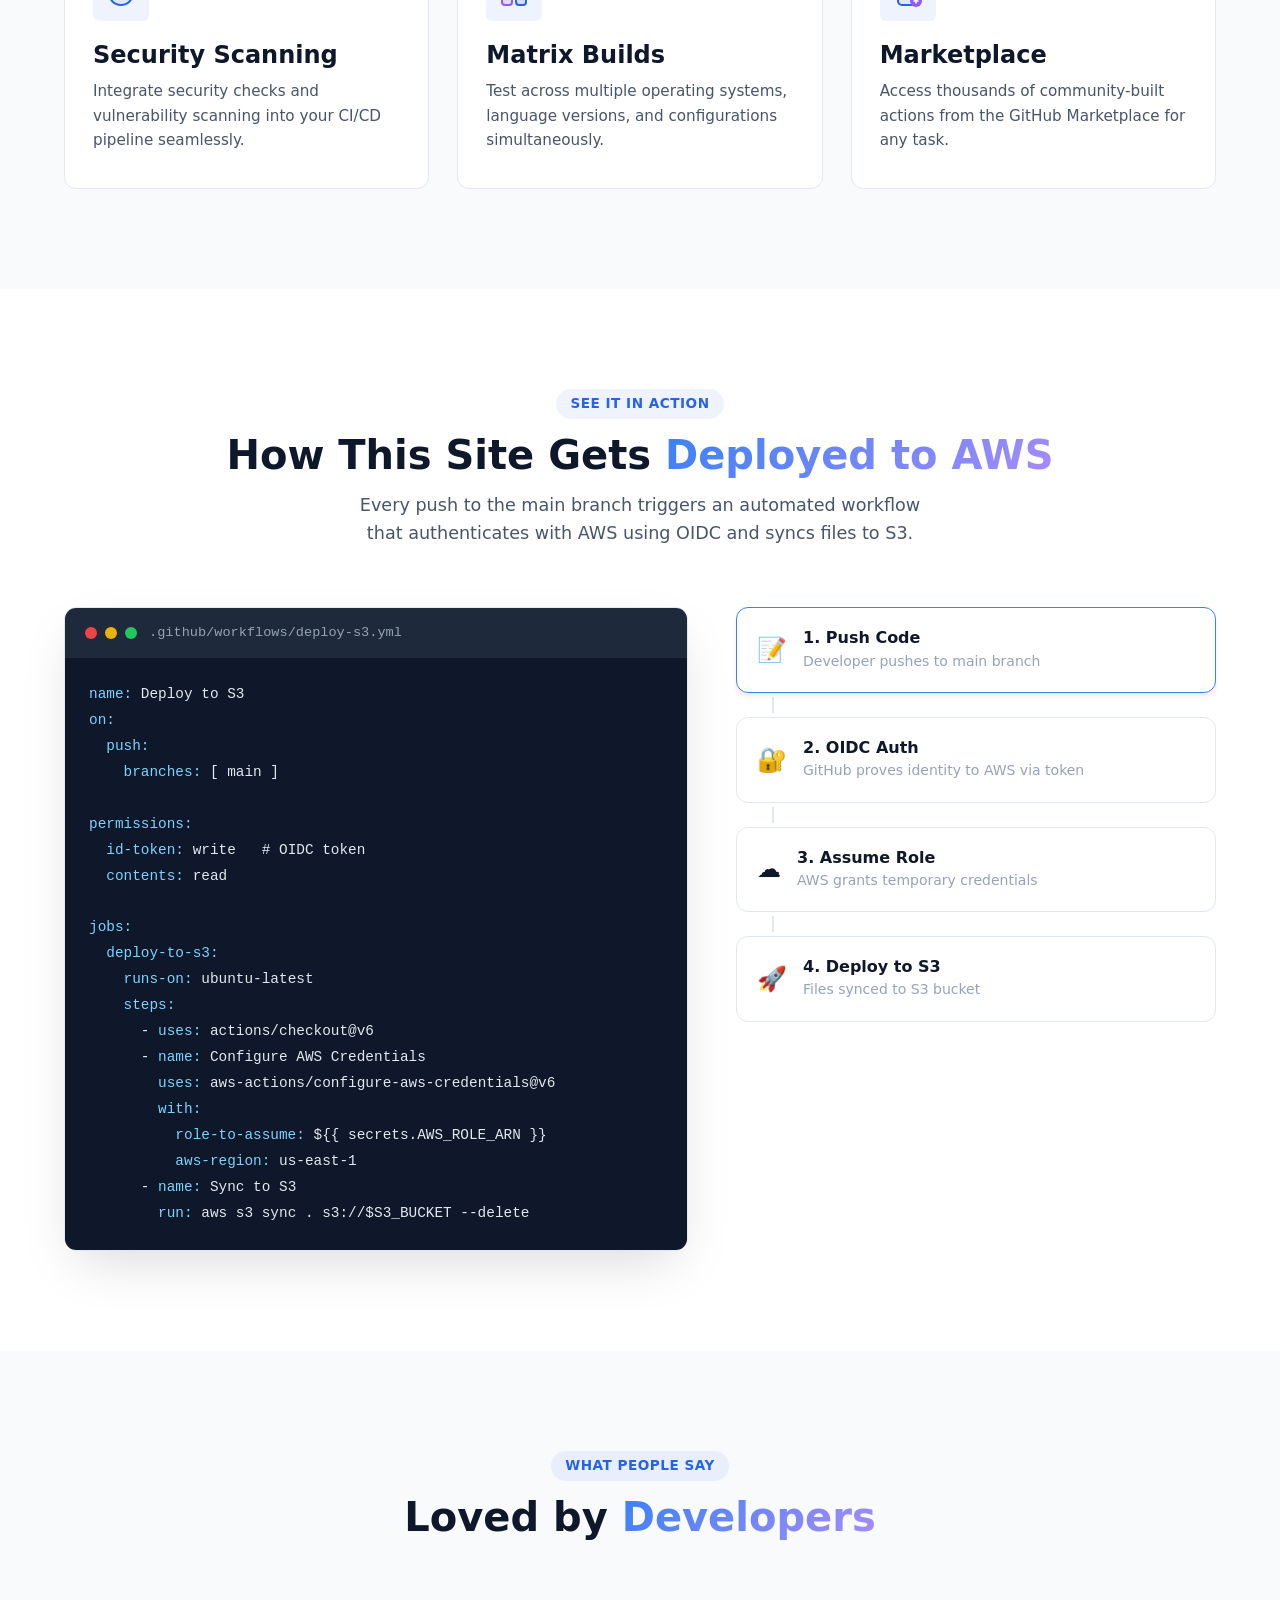
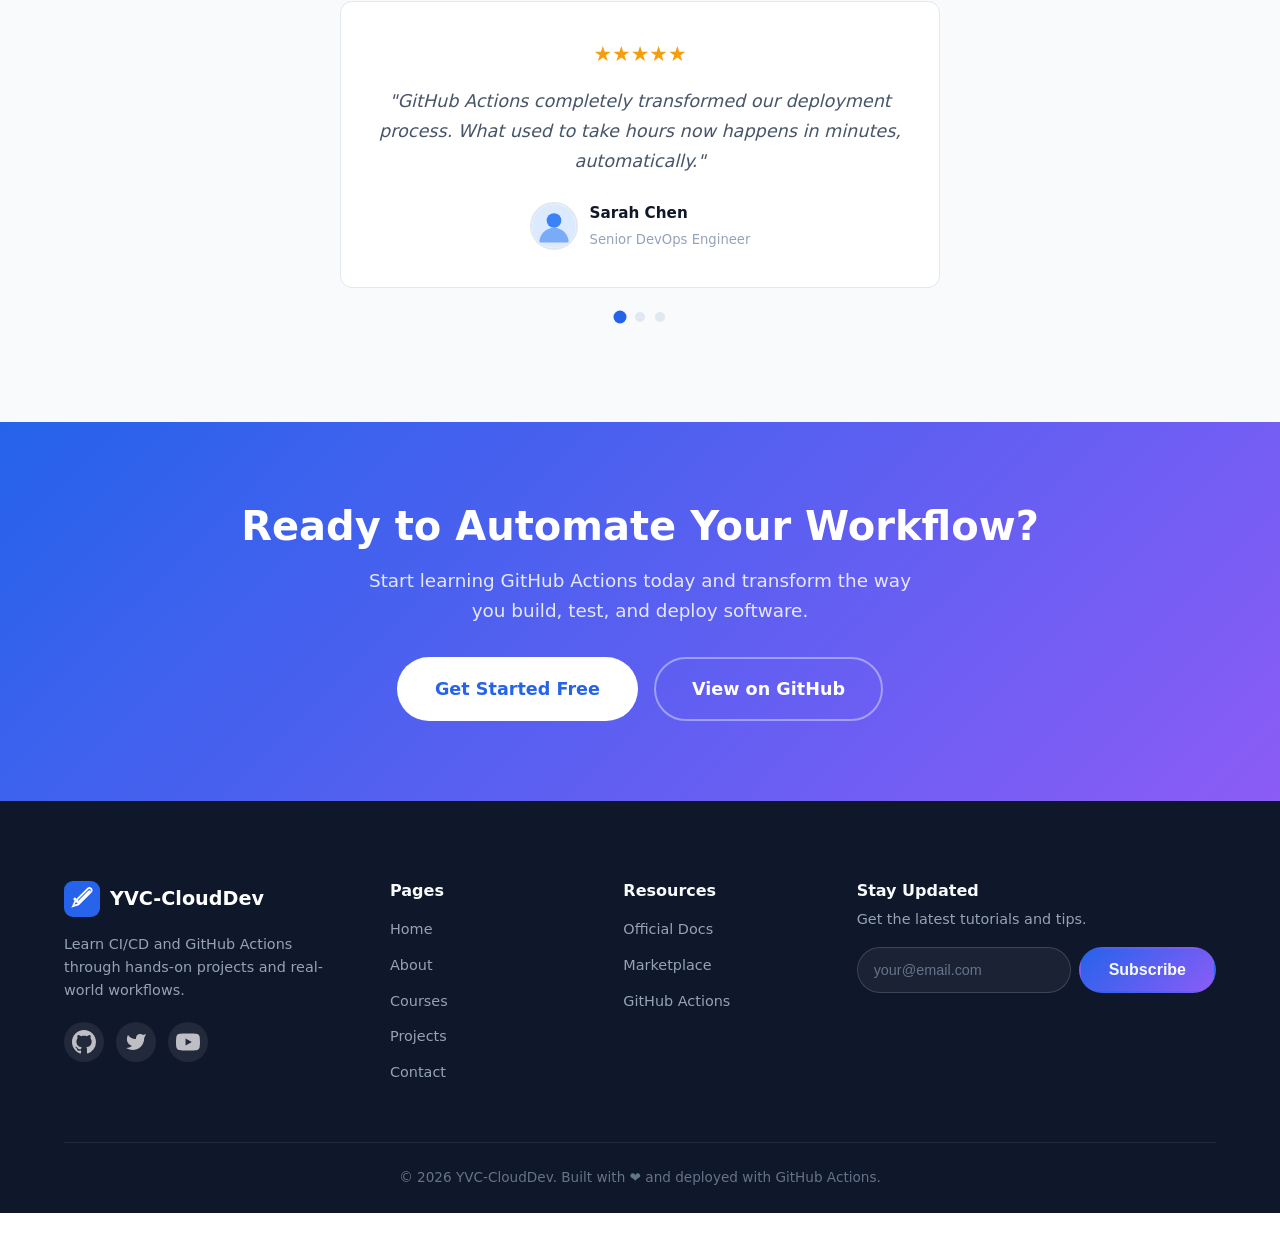
==== commit 8c168884: "update index" ====
--- a/index.html
+++ b/index.html
@@ -36,7 +36,7 @@
         <div class="container hero-content">
             <div class="hero-text">
                 <span class="badge">🚀 Automate Everything</span>
-                <h1>Master <span class="gradient-text">GitHub Actions</span> From Zero to Hero</h1>
+                <h1>Master <span class="gradient-text">GitHub Actions</span> From Zero to Hero-naaran</h1>
                 <p>Learn CI/CD, automate workflows, and deploy with confidence. This very website is built and deployed using GitHub Actions!</p>
                 <div class="hero-buttons">
                     <a href="courses.html" class="btn btn-primary">Start Learning</a>
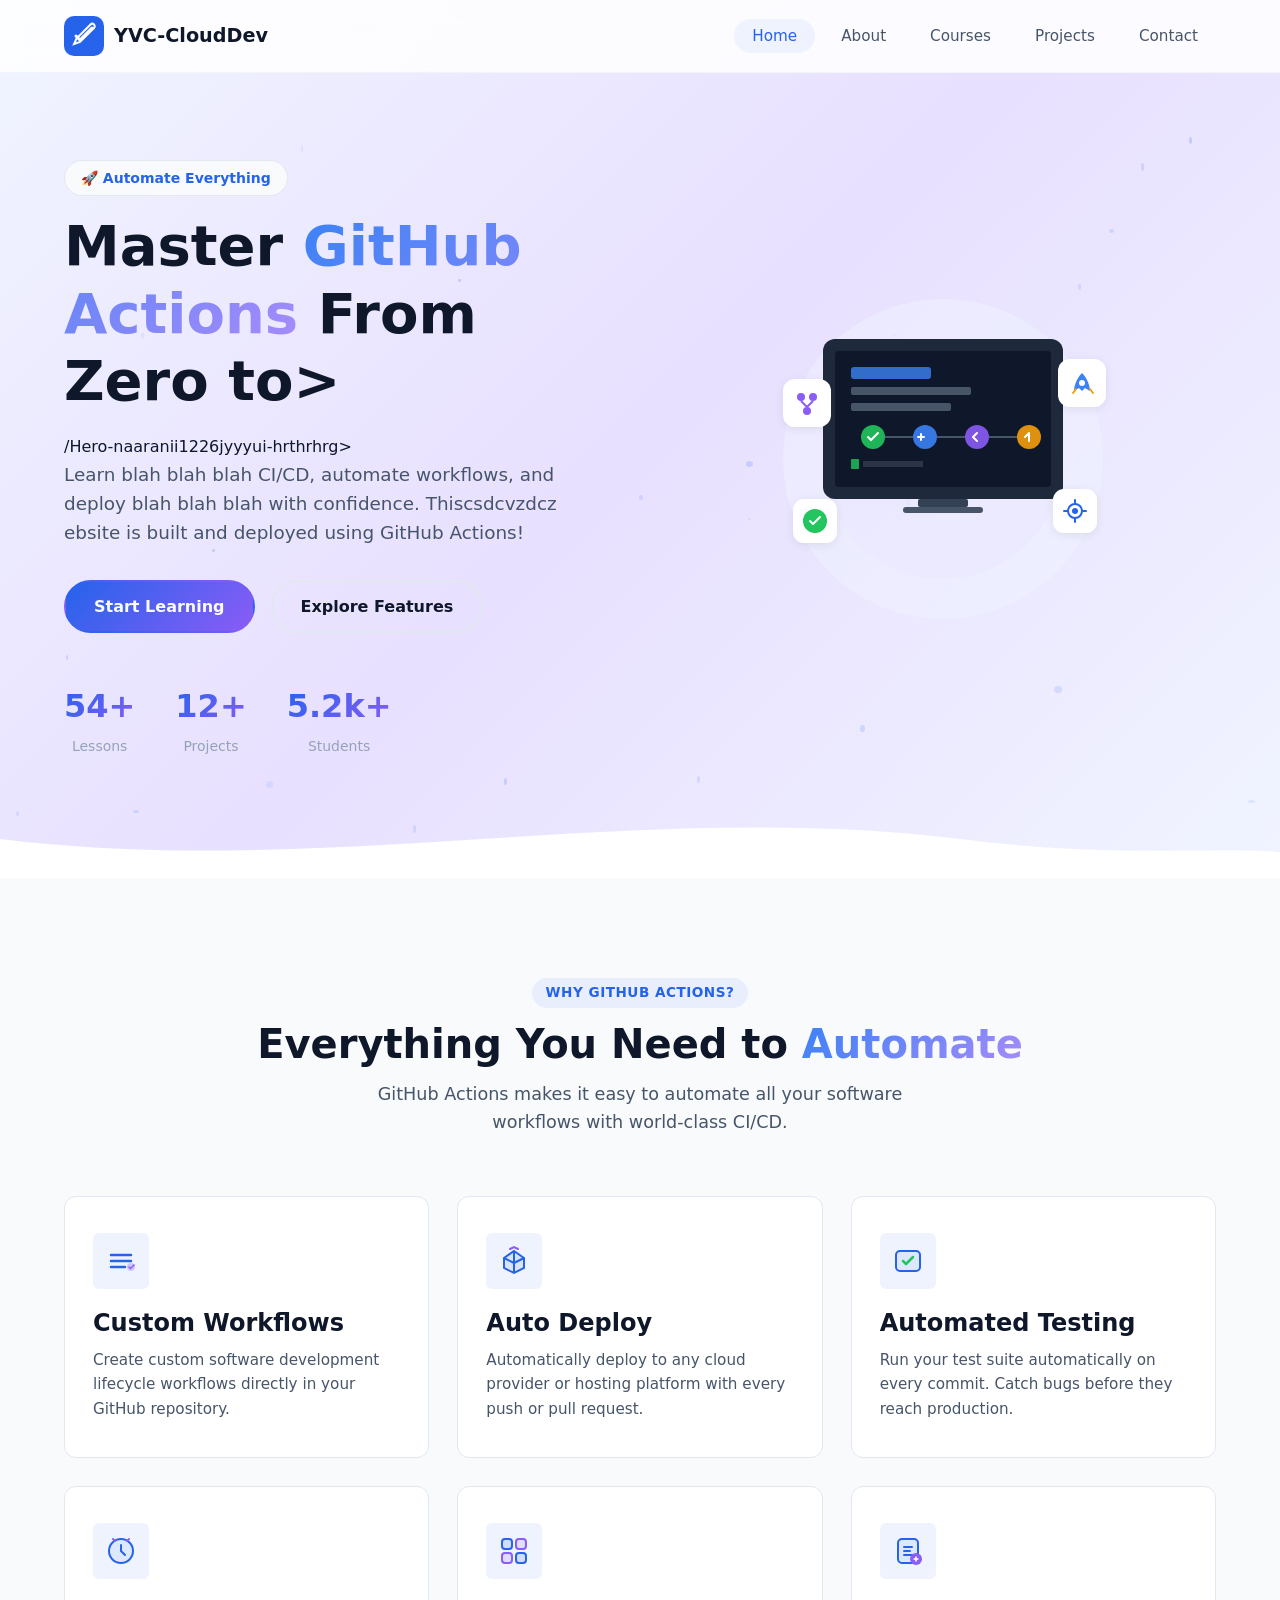
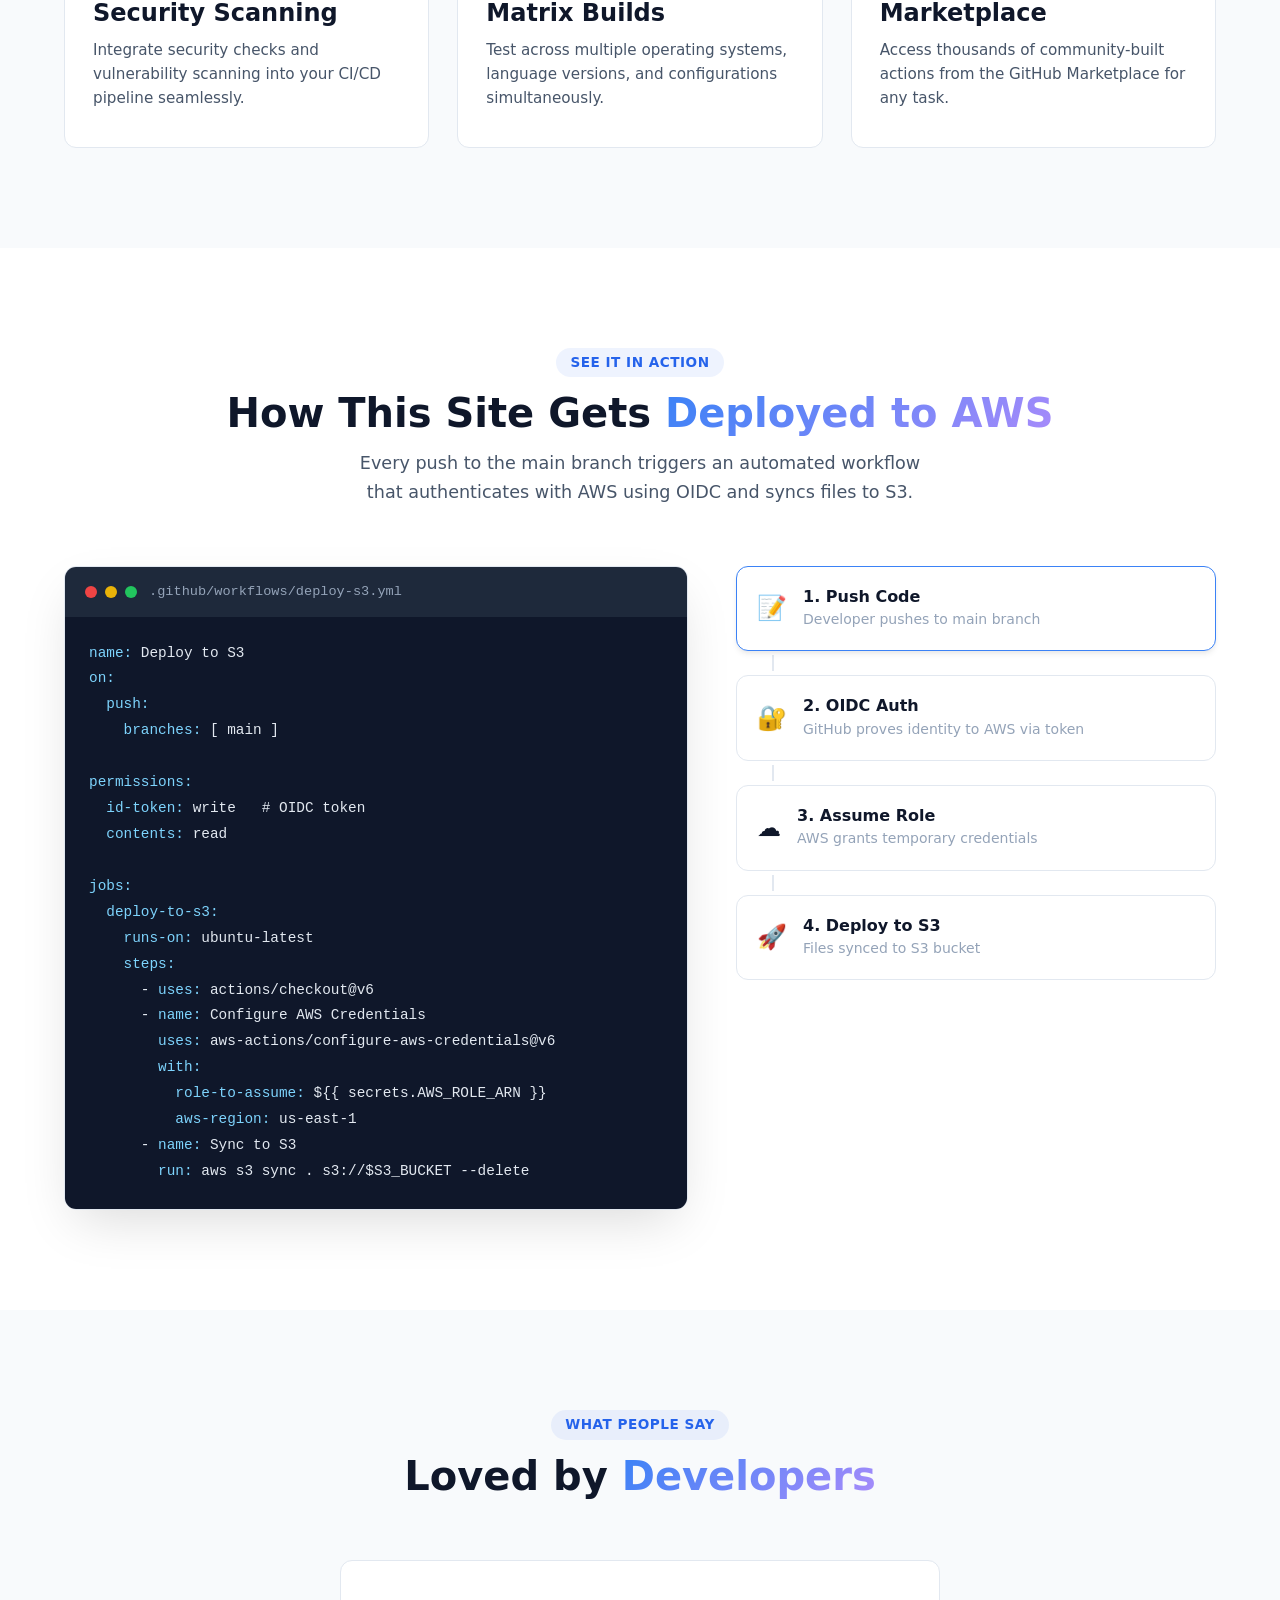
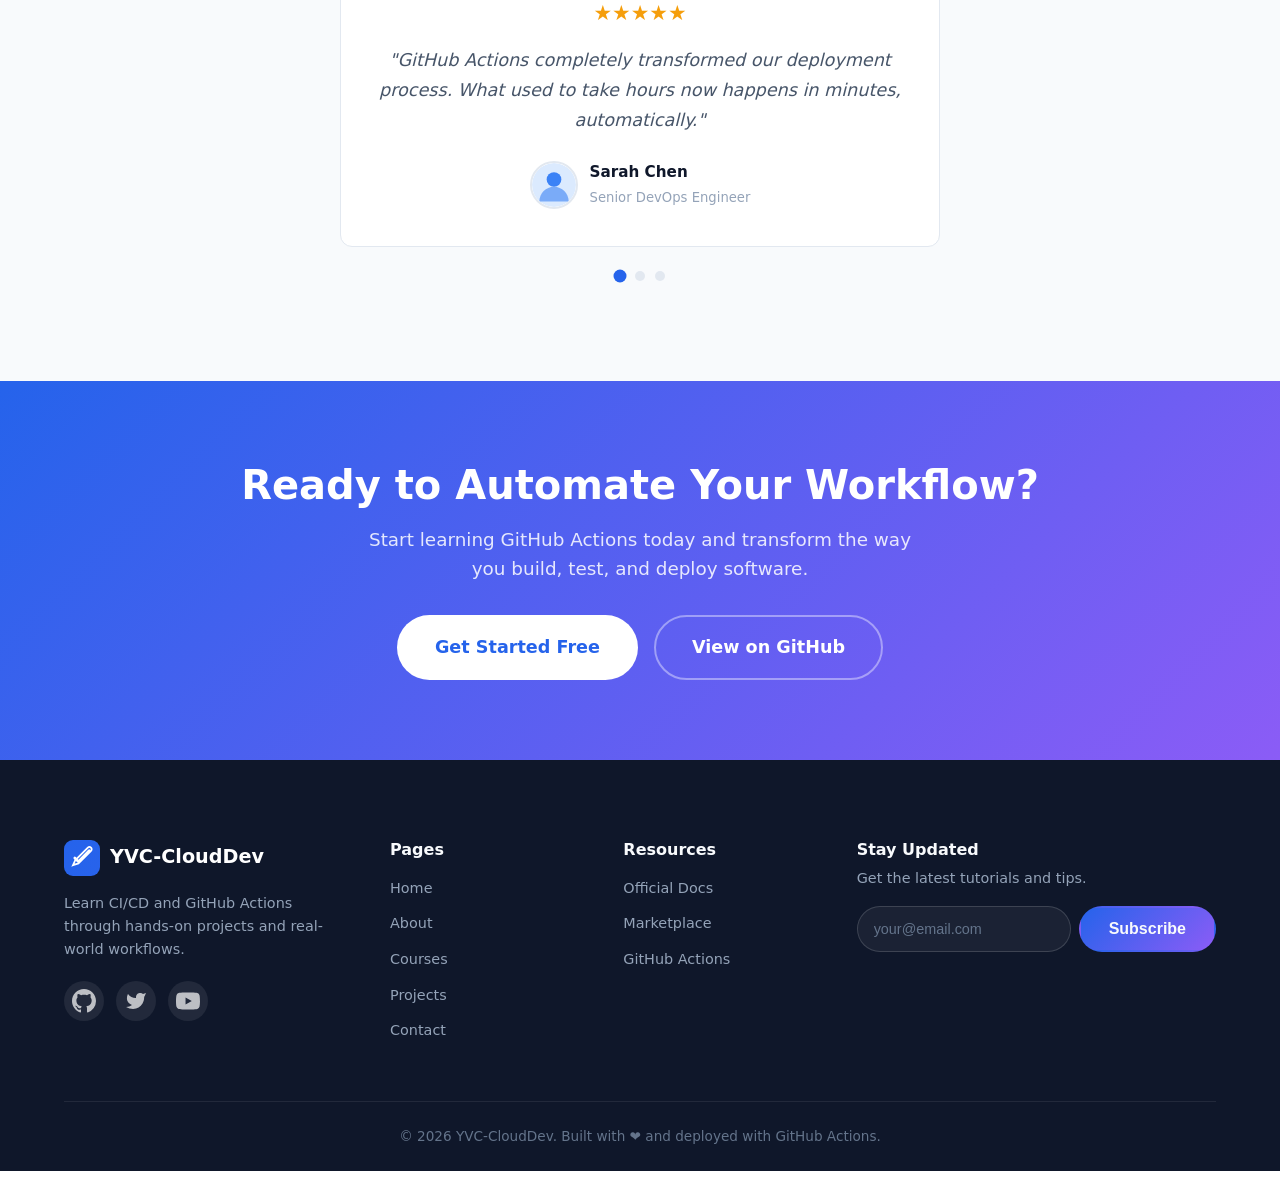
==== commit c662c0ed: "update.index.html" ====
--- a/index.html
+++ b/index.html
@@ -36,8 +36,8 @@
         <div class="container hero-content">
             <div class="hero-text">
                 <span class="badge">🚀 Automate Everything</span>
-                <h1>Master <span class="gradient-text">GitHub Actions</span> From Zero to Hero-naaran</h1>
-                <p>Learn CI/CD, automate workflows, and deploy with confidence. This very website is built and deployed using GitHub Actions!</p>
+                <h1>Master <span class="gradient-text">GitHub Actions</span> From Zero to></h1>/Hero-naaranii1226jyyyui-hrthrhrg></h1>
+                <p>Learn blah blah blah CI/CD, automate workflows, and deploy blah blah blah with confidence. Thiscsdcvzdcz ebsite is built and deployed using GitHub Actions!</p>
                 <div class="hero-buttons">
                     <a href="courses.html" class="btn btn-primary">Start Learning</a>
                     <a href="#features" class="btn btn-outline">Explore Features</a>
